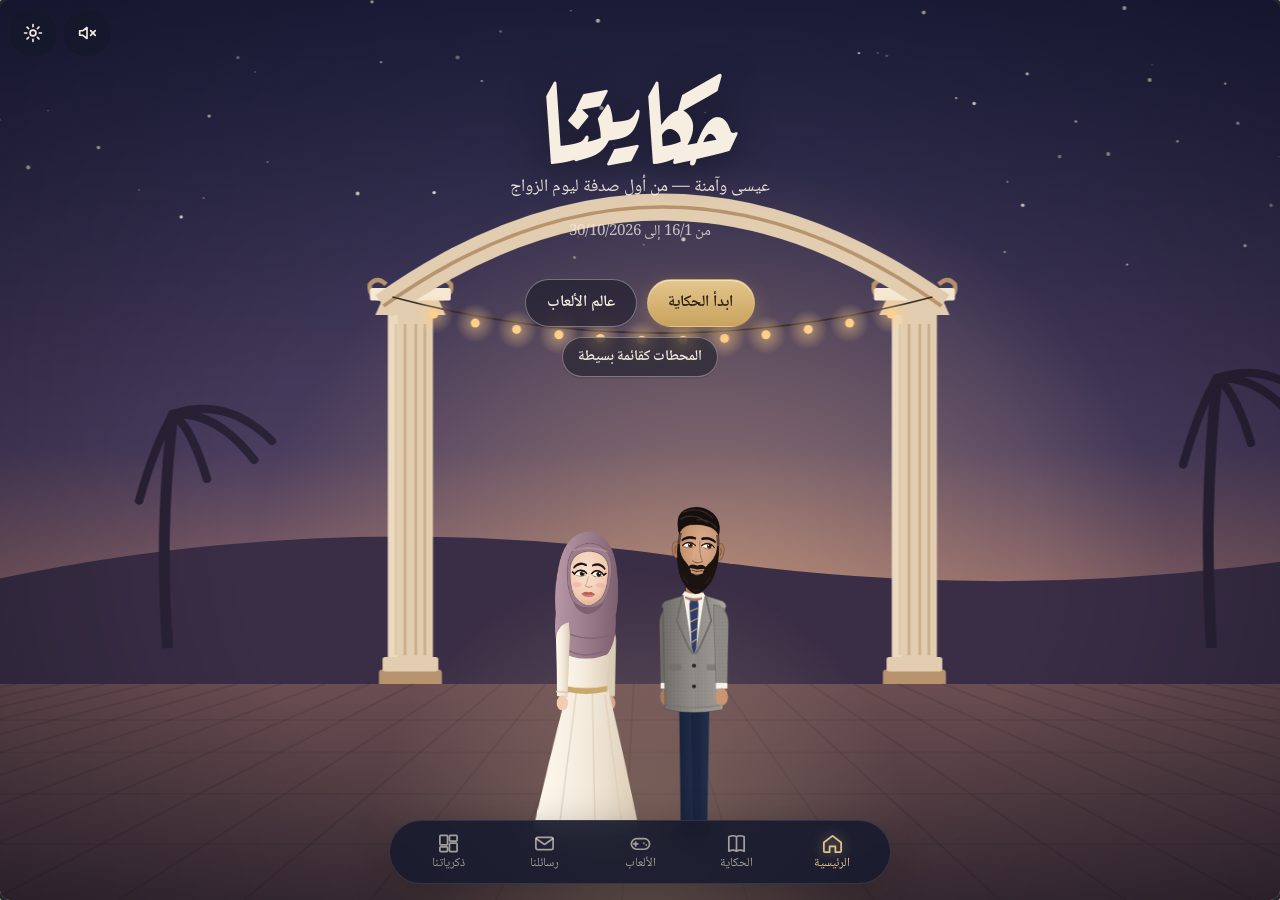
==== index.html @ fc3becdb "Add files via upload" ====
<!doctype html>
<html lang="ar" dir="rtl">
<head>
<meta charset="utf-8">
<meta name="viewport" content="width=device-width, initial-scale=1, viewport-fit=cover">
<meta name="robots" content="noindex, nofollow, noarchive, noimageindex">
<meta name="referrer" content="no-referrer">
<meta name="theme-color" content="#1F2638">
<title>حكايتنا — عيسى وآمنة</title>
<link rel="preconnect" href="https://fonts.googleapis.com">
<link rel="preconnect" href="https://fonts.gstatic.com" crossorigin>
<link href="https://fonts.googleapis.com/css2?family=Aref+Ruqaa:wght@400;700&family=Noto+Naskh+Arabic:wght@400;500;600;700&display=swap" rel="stylesheet">
<style>
:root{
  --ink:#1F2638; --ink-2:#2B3350; --ivory:#F6EEE1; --paper:#FFFBF4; --brown:#6B4A35; --brown-2:#8A6A50;
  --gold:#C9A25E; --gold-2:#E3C68C; --slate:#6C7A93; --ember:#E0703A; --text:#2C2420; --muted:#7A6B60;
  --line:rgba(44,36,32,.14);
  --display:"Aref Ruqaa","Noto Naskh Arabic",serif;
  --body:"Noto Naskh Arabic","Geeza Pro","Segoe UI",Tahoma,serif;
  --ease:cubic-bezier(.22,.7,.25,1);
  --dock:64px;
  --safe-b:env(safe-area-inset-bottom,0px); --safe-t:env(safe-area-inset-top,0px);
  color-scheme:light;
}
*{box-sizing:border-box}
html,body{height:100%;margin:0}
body{background:var(--ink);color:var(--text);font-family:var(--body);font-size:17px;line-height:1.8;-webkit-font-smoothing:antialiased;overflow:hidden;-webkit-tap-highlight-color:transparent}
button,input,select,textarea{font:inherit;color:inherit}
button{cursor:pointer}
img{max-width:100%;display:block}
[hidden]{display:none!important}
:focus-visible{outline:3px solid var(--gold);outline-offset:3px;border-radius:10px}
.num{font-variant-numeric:tabular-nums;unicode-bidi:isolate;direction:ltr;display:inline-block}
.reduce *,.reduce *::before,.reduce *::after{animation-duration:1ms!important;animation-iteration-count:1!important;transition-duration:1ms!important}

/* ---------- buttons ---------- */
.btn{display:inline-flex;align-items:center;justify-content:center;gap:.5em;min-height:48px;padding:.45em 1.3em;border-radius:999px;border:1.5px solid rgba(255,255,255,.0);background:var(--paper);color:var(--ink);font-weight:600;font-size:1rem;text-decoration:none;transition:transform .2s var(--ease),background .2s,box-shadow .2s;box-shadow:0 2px 0 rgba(0,0,0,.08)}
.btn:active{transform:scale(.97)}
.btn.gold{background:linear-gradient(180deg,#E3C68C,#C9A25E);color:#2A1E12;box-shadow:0 6px 18px rgba(201,162,94,.35),inset 0 1px 0 rgba(255,255,255,.5)}
.btn.ghost{background:rgba(20,22,36,.55);color:var(--ivory);border-color:rgba(255,251,244,.35);backdrop-filter:blur(8px);-webkit-backdrop-filter:blur(8px)}
.btn.line{background:transparent;border-color:var(--line);color:var(--text)}
.btn.danger{background:#FBE9E4;color:#8E2F22}
.btn.sm{min-height:40px;padding:.3em 1em;font-size:.92rem}
.btn[disabled]{opacity:.5;pointer-events:none}
.icon-btn{width:46px;height:46px;border-radius:50%;display:grid;place-items:center;border:0;background:rgba(20,24,40,.55);color:var(--ivory);backdrop-filter:blur(10px);-webkit-backdrop-filter:blur(10px)}
.icon-btn svg{width:22px;height:22px}
.icon-btn.light{background:rgba(255,251,244,.9);color:var(--ink)}
.icon-btn[aria-pressed="true"]{background:var(--gold);color:#2A1E12}

/* ---------- views ---------- */
.view{position:fixed;inset:0;overflow:hidden}
.page{overflow-y:auto;-webkit-overflow-scrolling:touch;padding:calc(var(--safe-t) + 20px) 18px calc(var(--dock) + var(--safe-b) + 32px)}
.page-inner{max-width:1180px;margin:0 auto}
.page-title{font-family:var(--display);font-weight:700;font-size:clamp(2.1rem,7vw,3.4rem);line-height:1.25;margin:.1em 0 .1em}
.page-sub{margin:0 0 1em;color:var(--muted);max-width:60ch}

/* ---------- dock ---------- */
.dock{position:fixed;z-index:40;inset:auto 0 0 0;height:calc(var(--dock) + var(--safe-b));padding-bottom:var(--safe-b);display:flex;justify-content:center;background:rgba(24,28,46,.92);backdrop-filter:blur(14px);-webkit-backdrop-filter:blur(14px);border-top:1px solid rgba(255,255,255,.08)}
.dock a{flex:1;max-width:120px;display:flex;flex-direction:column;align-items:center;justify-content:center;gap:2px;color:rgba(246,238,225,.62);text-decoration:none;font-size:.78rem;line-height:1.2}
.dock a svg{width:23px;height:23px}
.dock a[aria-current="page"]{color:var(--gold-2)}
.dock a[aria-current="page"] svg{filter:drop-shadow(0 0 6px rgba(227,198,140,.6))}
@media (min-width:900px){
  .dock{left:50%;right:auto;bottom:16px;transform:translateX(-50%);border-radius:999px;height:var(--dock);padding:0 10px;border:1px solid rgba(255,255,255,.1);box-shadow:0 12px 40px rgba(0,0,0,.3)}
  .dock a{width:96px}
}
body.story-on .dock{display:none}

/* ---------- loader ---------- */
#loader{position:fixed;inset:0;z-index:100;display:grid;place-items:center;background:radial-gradient(circle at 50% 40%,#2C3350,#161A2B);color:var(--ivory);text-align:center;transition:opacity .6s}
#loader .ttl{font-family:var(--display);font-size:3rem;line-height:1.2}
#loader .bar{width:220px;height:4px;border-radius:4px;background:rgba(255,255,255,.12);margin:18px auto 10px;overflow:hidden}
#loader .bar i{display:block;height:100%;width:0;background:linear-gradient(90deg,var(--gold),var(--gold-2));transition:width .3s}
#loader .msg{font-size:.92rem;opacity:.75;min-height:1.6em}
#loader .err{max-width:320px;margin:14px auto 0}

/* ---------- stage ---------- */
.stage{position:absolute;inset:0;overflow:hidden;background:#222;touch-action:manipulation;user-select:none;-webkit-user-select:none}
.stage .layer{position:absolute;top:0;left:0;height:100%;will-change:transform}
.stage .layer svg{height:100%;width:auto;display:block;overflow:visible}
.stage .tint{position:absolute;inset:0;pointer-events:none;background:radial-gradient(ellipse at 50% 60%,transparent 45%,rgba(10,8,20,.42) 100%)}
.twinkle{animation:tw 3.4s ease-in-out infinite}
@keyframes tw{50%{opacity:.25}}
.float{animation:fl 3.6s ease-in-out infinite}
@keyframes fl{50%{transform:translateY(-10px)}}
.sway{animation:sw 4.2s ease-in-out infinite}
@keyframes sw{50%{transform:rotate(2.5deg)}}
.door-leaf{transition:transform 1.4s var(--ease)}
.door-open .door-leaf{transform:scaleX(.08) skewY(8deg)}
.fw{animation:fw 2.4s ease-out forwards}
@keyframes fw{0%{opacity:1;transform:scale(.1)}70%{opacity:1}100%{opacity:0;transform:scale(1)}}
.lite .float,.lite .twinkle,.lite .sway{animation:none}

/* hotspots */
.spot{position:absolute;z-index:5;transform:translate(-50%,-50%);border:0;background:none;padding:0;display:flex;flex-direction:column;align-items:center;gap:6px;color:var(--ivory)}
.spot .ring{width:54px;height:54px;border-radius:50%;display:grid;place-items:center;background:rgba(255,248,232,.92);color:var(--brown);box-shadow:0 0 0 0 rgba(255,214,150,.7);animation:pulse 2.2s infinite}
.spot .ring svg{width:26px;height:26px}
.spot.done .ring{background:var(--gold);color:#2A1E12;animation:none}
.spot .lbl{font-size:.82rem;font-weight:600;line-height:1.3;padding:3px 10px;border-radius:999px;background:rgba(20,22,36,.7);white-space:nowrap;opacity:0;transform:translateY(-4px);transition:.25s}
.spot:hover .lbl,.spot.near .lbl,.spot:focus-visible .lbl{opacity:1;transform:none}
@keyframes pulse{0%{box-shadow:0 0 0 0 rgba(255,214,150,.65)}70%{box-shadow:0 0 0 18px rgba(255,214,150,0)}100%{box-shadow:0 0 0 0 rgba(255,214,150,0)}}

/* story HUD */
.hud-top{position:absolute;z-index:20;top:calc(var(--safe-t) + 10px);inset-inline:10px;display:flex;align-items:flex-start;gap:8px;pointer-events:none}
.hud-top>*{pointer-events:auto}
.chip{flex:1;min-width:0;max-width:440px;margin-inline-end:auto;background:rgba(20,22,36,.6);backdrop-filter:blur(10px);-webkit-backdrop-filter:blur(10px);color:var(--ivory);border-radius:18px;padding:6px 14px;line-height:1.35}
.chip .d{font-size:.78rem;opacity:.75}
.chip .t{font-family:var(--display);font-size:1.25rem;white-space:nowrap;overflow:hidden;text-overflow:ellipsis}
.dots{display:flex;gap:4px;margin-top:4px}
.dots i{width:7px;height:7px;border-radius:50%;background:rgba(255,255,255,.25)}
.dots i.on{background:var(--gold-2)}
.dots i.cur{outline:2px solid var(--ivory);outline-offset:1px}
.hud-bot{position:absolute;z-index:20;bottom:calc(var(--safe-b) + 14px);inset-inline:12px;display:flex;align-items:center;justify-content:space-between;gap:8px;pointer-events:none}
.hud-bot>*{pointer-events:auto}
.hint{position:absolute;z-index:19;left:50%;bottom:calc(var(--safe-b) + 78px);transform:translateX(-50%);background:rgba(20,22,36,.66);color:var(--ivory);padding:6px 14px;border-radius:999px;font-size:.85rem;white-space:nowrap;transition:opacity .6s}
.title-card{position:absolute;z-index:25;inset:0;display:grid;place-items:center;text-align:center;pointer-events:none;color:var(--ivory);background:radial-gradient(ellipse at center,rgba(14,12,24,.55),rgba(14,12,24,0) 70%);transition:opacity .9s}
.title-card .d{font-size:1rem;letter-spacing:.02em;opacity:.85}
.title-card .t{font-family:var(--display);font-size:clamp(2.4rem,10vw,4.6rem);line-height:1.2;text-shadow:0 4px 30px rgba(0,0,0,.5)}
.title-card .p{font-size:1.05rem;opacity:.85}
.fade{position:absolute;inset:0;z-index:30;background:#120F1C;opacity:0;pointer-events:none;transition:opacity .55s}
.fade.on{opacity:1}
.joy{position:absolute;z-index:21;left:16px;bottom:calc(var(--safe-b) + 84px);width:132px;height:56px;border-radius:999px;background:rgba(20,22,36,.45);border:1px solid rgba(255,255,255,.25);touch-action:none}
.joy i{position:absolute;top:6px;left:38px;width:44px;height:44px;border-radius:50%;background:rgba(255,251,244,.85)}

/* sheet (memory card) */
.sheet-wrap{position:fixed;inset:0;z-index:60;display:flex;align-items:flex-end;justify-content:center;background:rgba(12,10,20,.35);opacity:0;transition:opacity .3s}
.sheet-wrap.on{opacity:1}
.sheet{width:100%;max-width:680px;max-height:84vh;max-height:84dvh;overflow-y:auto;background:var(--paper);border-radius:24px 24px 0 0;padding:10px 20px calc(var(--safe-b) + 22px);transform:translateY(40px);transition:transform .35s var(--ease);box-shadow:0 -20px 60px rgba(0,0,0,.35)}
.sheet-wrap.on .sheet{transform:none}
.sheet .grab{width:44px;height:5px;border-radius:5px;background:var(--line);margin:4px auto 10px}
.sheet .x{position:sticky;top:0;float:left;margin-top:-4px}
.sheet h2{font-family:var(--display);font-size:2rem;line-height:1.3;margin:0 0 4px}
.sheet .when{color:var(--brown-2);font-size:.92rem}
.sheet p{margin:.5em 0}
@media (min-width:900px){.sheet-wrap{align-items:center}.sheet{border-radius:24px;max-height:86vh}}
.photos{display:grid;grid-template-columns:repeat(auto-fill,minmax(130px,1fr));gap:10px;margin:14px 0}
.photos button{padding:0;border:0;border-radius:12px;overflow:hidden;background:#eee;aspect-ratio:3/4;box-shadow:0 6px 16px rgba(60,40,20,.18)}
.photos img{width:100%;height:100%;object-fit:cover}
.letterbox{background:#FBF4E6;border-radius:16px;padding:16px 18px;border:1px solid #EADBC2;margin:12px 0;font-size:1.08rem;line-height:2.05;white-space:pre-line}
.letterbox .who{display:block;font-family:var(--display);font-size:1.15rem;color:var(--brown);margin-bottom:4px}
.countdown{display:flex;align-items:baseline;gap:10px;background:var(--ink);color:var(--ivory);padding:12px 18px;border-radius:16px;margin:10px 0}
.countdown b{font-family:var(--display);font-size:2.6rem;color:var(--gold-2);line-height:1}
.note{font-size:.88rem;color:var(--muted)}

/* ---------- home ---------- */
.home-ui{position:absolute;inset:0;z-index:10;display:flex;flex-direction:column;align-items:center;justify-content:flex-start;padding:calc(var(--safe-t) + 5vh) 20px 0;text-align:center;color:var(--ivory);pointer-events:none}
.home-ui>*{pointer-events:auto}
.home-ui h1{font-family:var(--display);font-weight:700;font-size:clamp(3.6rem,17vw,7.5rem);line-height:1;margin:0;text-shadow:0 6px 40px rgba(0,0,0,.45)}
.home-ui .names{font-size:1.1rem;opacity:.92;margin:.4em 0 0}
.home-ui .when{font-size:.95rem;opacity:.75}
.home-cta{display:flex;flex-direction:column;align-items:center;gap:10px;margin-top:18px}
.home-cta .row{display:flex;gap:10px;flex-wrap:wrap;justify-content:center}
.home-top{position:absolute;z-index:12;top:calc(var(--safe-t) + 10px);left:10px;display:flex;gap:8px}

/* ---------- messages ---------- */
#v-messages{background:#EFE3D0;background-image:radial-gradient(circle at 20% 0%,#F8EEDD 0,transparent 50%),radial-gradient(circle at 90% 100%,#E6D3B8 0,transparent 50%)}
.env-grid{display:grid;grid-template-columns:repeat(auto-fill,minmax(280px,1fr));gap:16px}
.env{position:relative;text-align:start;border:0;background:#FBF6EC;border-radius:6px;padding:22px 20px 18px;min-height:170px;box-shadow:0 10px 26px rgba(80,55,30,.16),0 1px 0 #fff inset;overflow:hidden}
.env::before{content:"";position:absolute;inset:0 0 auto 0;height:70px;background:linear-gradient(160deg,transparent 49%,#EFE2CB 50%) left/50.5% 100% no-repeat,linear-gradient(200deg,transparent 49%,#EFE2CB 50%) right/50.5% 100% no-repeat;opacity:.9}
.env .seal{position:absolute;top:44px;left:50%;transform:translateX(-50%);width:40px;height:40px;border-radius:50%;background:radial-gradient(circle at 35% 35%,#C4544B,#8E2F2A);color:#F8DCC8;display:grid;place-items:center;font-family:var(--display);font-size:1rem;box-shadow:0 3px 8px rgba(0,0,0,.25)}
.env .meta{position:relative;margin-top:62px}
.env .ft{font-family:var(--display);font-size:1.35rem;color:var(--ink);line-height:1.3}
.env .dt{font-size:.88rem;color:var(--brown-2)}
.env .pv{font-size:.92rem;color:var(--muted);display:-webkit-box;-webkit-line-clamp:2;-webkit-box-orient:vertical;overflow:hidden;margin-top:4px}
.env.story{background:#24304C;color:var(--ivory)}
.env.story::before{background:linear-gradient(160deg,transparent 49%,#2E3B5C 50%) left/50.5% 100% no-repeat,linear-gradient(200deg,transparent 49%,#2E3B5C 50%) right/50.5% 100% no-repeat}
.env.story .ft{color:var(--gold-2)} .env.story .dt,.env.story .pv{color:rgba(246,238,225,.75)}
.reader{position:fixed;inset:0;z-index:70;background:rgba(30,22,16,.55);display:flex;align-items:flex-end;justify-content:center;opacity:0;transition:opacity .35s}
.reader.on{opacity:1}
.paper{position:relative;width:100%;max-width:720px;height:92vh;height:92dvh;overflow-y:auto;background:#FFFBF2;background-image:repeating-linear-gradient(transparent 0 41px,rgba(160,120,80,.12) 41px 42px);border-radius:22px 22px 0 0;padding:18px 24px calc(var(--safe-b) + 30px);transform:translateY(100%);transition:transform .6s var(--ease);box-shadow:0 -20px 60px rgba(0,0,0,.4)}
.reader.on .paper{transform:none}
@media (min-width:900px){.reader{align-items:center}.paper{border-radius:18px;height:88vh}}
.paper .hd{display:flex;align-items:center;justify-content:space-between;gap:10px;position:sticky;top:-18px;background:#FFFBF2;padding:8px 0;z-index:2}
.paper .to{font-family:var(--display);font-size:1.6rem;color:var(--brown);line-height:1.4;margin:6px 0 2px}
.paper .txt{font-size:clamp(1.12rem,4.4vw,1.32rem);line-height:42px;white-space:pre-line;color:#2B211B}
.paper.plain{background-image:none}
.paper.plain .txt{line-height:2.1;font-size:1.15rem}
.paper .tools{display:flex;gap:8px;flex-wrap:wrap;margin:18px 0 0}
.paper .edit-note{background:#FFF1D6;border-radius:12px;padding:8px 14px;font-size:.9rem;color:#6B4A35;margin-top:14px;line-height:1.7}

/* ---------- wall ---------- */
#v-wall{background:#28312E;background-image:repeating-linear-gradient(90deg,rgba(255,255,255,.025) 0 2px,transparent 2px 46px),radial-gradient(ellipse at 50% -10%,rgba(255,214,150,.18),transparent 60%);color:var(--ivory)}
#v-wall .page-sub{color:rgba(246,238,225,.72)}
.wall-tools{display:flex;flex-wrap:wrap;gap:10px;align-items:center;margin:6px 0 10px}
.search{flex:1;min-width:200px;height:46px;border-radius:999px;border:1px solid rgba(255,255,255,.2);background:rgba(255,255,255,.08);color:var(--ivory);padding:0 18px}
.search::placeholder{color:rgba(246,238,225,.5)}
.chips{display:flex;gap:8px;overflow-x:auto;padding:4px 0 10px;scrollbar-width:none}
.chips button{flex:none;min-height:38px;padding:0 14px;border-radius:999px;border:1px solid rgba(255,255,255,.2);background:transparent;color:rgba(246,238,225,.85);font-size:.9rem}
.chips button[aria-pressed="true"]{background:var(--gold-2);color:#2A1E12;border-color:transparent}
.store-note{font-size:.84rem;background:rgba(255,255,255,.07);border:1px dashed rgba(255,255,255,.22);border-radius:14px;padding:8px 14px;margin:6px 0 16px;color:rgba(246,238,225,.8);line-height:1.7}
.count{font-size:.92rem;color:var(--gold-2)}
.wall{columns:2;column-gap:16px}
@media (min-width:700px){.wall{columns:3;column-gap:26px}}
@media (min-width:1100px){.wall{columns:4;column-gap:34px}}
.frame{break-inside:avoid;display:block;width:100%;margin:0 0 22px;padding:0;border:0;background:none;color:inherit;text-align:center;position:relative}
.frame .fr{position:relative;padding:10px;background:linear-gradient(135deg,#E3C68C,#9C7638 45%,#E9D3A0 60%,#8C6630);box-shadow:0 14px 26px rgba(0,0,0,.45),inset 0 0 0 2px rgba(0,0,0,.2)}
.frame .fr{filter:drop-shadow(0 -10px 22px rgba(255,214,150,.14))}
.frame .fr,.frame .mat{display:block}
.frame .mat{background:#F6EEE1;padding:8px}
.frame img{width:100%;height:auto;aspect-ratio:var(--ar,3/4);object-fit:cover;background:#3A3A3A}
.frame.s1 .fr{background:linear-gradient(135deg,#5B3A24,#3A2416 50%,#6B4A35)}
.frame.s2 .fr{background:#F4EDE2;padding:14px}
.frame.s2 .mat{padding:0}
.frame.s3 .fr{background:#141414;padding:6px}
.frame.s3 .mat{padding:12px;background:#fff}
.frame.s4 .fr{border-radius:50% / 42%;padding:12px;background:linear-gradient(135deg,#E3C68C,#9C7638 50%,#E9D3A0)}
.frame.s4 .mat,.frame.s4 img{border-radius:50% / 42%}
.frame .cap{display:block;margin-top:10px;font-size:.88rem;line-height:1.45;color:rgba(246,238,225,.9)}
.frame .cap small{display:block;color:rgba(227,198,140,.85);font-size:.78rem}
.empty{border:1px dashed rgba(255,255,255,.3);border-radius:20px;padding:30px;text-align:center;color:rgba(246,238,225,.85)}

/* lightbox */
.lb{position:fixed;inset:0;z-index:80;background:rgba(10,9,14,.94);display:flex;flex-direction:column;color:var(--ivory)}
.lb .top{display:flex;justify-content:space-between;align-items:center;padding:calc(var(--safe-t) + 8px) 10px 6px;gap:8px}
.lb .img{flex:1;min-height:0;display:grid;place-items:center;padding:0 8px;position:relative}
.lb .img img{max-width:100%;max-height:100%;object-fit:contain;border-radius:6px}
.lb .nav{position:absolute;top:50%;transform:translateY(-50%)}
.lb .nav.prev{right:8px}.lb .nav.next{left:8px}
.lb .info{padding:10px 18px calc(var(--safe-b) + 14px);max-width:760px;margin:0 auto;width:100%;line-height:1.7}
.lb .info h3{font-family:var(--display);font-size:1.5rem;margin:0;line-height:1.3}
.lb .info .m{font-size:.86rem;opacity:.75}

/* forms / dialogs */
.dlg-wrap{position:fixed;inset:0;z-index:90;background:rgba(12,10,20,.55);display:grid;place-items:center;padding:16px}
.dlg{width:100%;max-width:520px;max-height:90vh;overflow:auto;background:var(--paper);color:var(--text);border-radius:22px;padding:20px 20px 18px;box-shadow:0 30px 80px rgba(0,0,0,.4)}
.dlg h2{font-family:var(--display);font-size:1.8rem;margin:0 0 8px;line-height:1.3}
.field{display:block;margin:0 0 12px}
.field span{display:block;font-size:.9rem;color:var(--muted);margin-bottom:4px}
.field input,.field textarea,.field select{width:100%;min-height:46px;border-radius:12px;border:1px solid var(--line);background:#fff;padding:8px 12px}
.field textarea{min-height:90px;resize:vertical}
.dlg .row{display:flex;gap:10px;flex-wrap:wrap;justify-content:flex-start;margin-top:8px}
.pick{display:flex;align-items:center;gap:12px;padding:10px;border:1.5px dashed var(--line);border-radius:14px;margin-bottom:12px}
.pick img{width:64px;height:64px;object-fit:cover;border-radius:10px}
.seg{display:flex;flex-wrap:wrap;gap:6px}
.seg button{min-height:40px;padding:0 14px;border-radius:999px;border:1px solid var(--line);background:#fff}
.seg button[aria-pressed="true"]{background:var(--ink);color:var(--ivory)}
.set-row{display:flex;justify-content:space-between;align-items:center;gap:12px;padding:10px 0;border-bottom:1px solid var(--line)}
.set-row:last-child{border:0}
.set-row b{display:block;font-weight:600}
.set-row small{color:var(--muted);font-size:.84rem;line-height:1.5;display:block}
.switch{width:54px;height:32px;border-radius:999px;border:0;background:#D9D0C3;position:relative;flex:none}
.switch::after{content:"";position:absolute;top:4px;right:4px;width:24px;height:24px;border-radius:50%;background:#fff;transition:.2s}
.switch[aria-pressed="true"]{background:var(--gold)}
.switch[aria-pressed="true"]::after{right:26px}
.toast{position:fixed;z-index:120;left:50%;top:calc(var(--safe-t) + 14px);transform:translateX(-50%);background:var(--ink);color:var(--ivory);padding:10px 18px;border-radius:14px;font-size:.95rem;box-shadow:0 10px 30px rgba(0,0,0,.3);max-width:90vw;text-align:center;line-height:1.6}

/* ---------- games ---------- */
#v-games{background:linear-gradient(180deg,#1E2238,#2C2440 60%,#3A2A3A);color:var(--ivory)}
#v-games .page-sub{color:rgba(246,238,225,.72)}
.stars{display:flex;gap:6px;align-items:center;margin:4px 0 16px;color:var(--gold-2);font-size:.95rem}
.wings{display:grid;grid-template-columns:repeat(auto-fill,minmax(250px,1fr));gap:16px}
.wing{position:relative;display:block;text-align:start;border:0;border-radius:26px 26px 18px 18px;overflow:hidden;min-height:220px;color:var(--ivory);padding:0;background:#333;box-shadow:0 16px 36px rgba(0,0,0,.35)}
.wing svg.art{position:absolute;inset:0;width:100%;height:100%}
.wing .w-txt{position:absolute;inset:auto 0 0 0;padding:16px 18px 14px;background:linear-gradient(transparent,rgba(10,10,20,.82))}
.wing .w-t{font-family:var(--display);font-size:1.7rem;line-height:1.2}
.wing .w-s{font-size:.88rem;opacity:.85}
.wing .badge{position:absolute;top:12px;left:12px;background:rgba(255,251,244,.92);color:#2A1E12;border-radius:999px;padding:2px 12px;font-size:.8rem;font-weight:600}
.wing .badge.won{background:var(--gold-2)}
#v-game{background:#F3EADC;color:var(--text)}
.g-head{display:flex;align-items:center;gap:10px;margin-bottom:10px}
.g-head h1{font-family:var(--display);font-size:clamp(1.8rem,6vw,2.6rem);margin:0;line-height:1.2;flex:1;min-width:0}
.g-stats{display:flex;gap:16px;flex-wrap:wrap;font-size:.95rem;color:var(--brown);margin:0 0 10px}
.g-intro{background:var(--paper);border-radius:22px;padding:18px 20px;box-shadow:0 10px 30px rgba(80,55,30,.12);max-width:620px}
.g-intro h2{font-family:var(--display);font-size:1.6rem;margin:0 0 4px}
.g-intro ul{margin:.4em 0 .8em;padding-inline-start:1.2em}
.g-board{margin:0 auto;max-width:640px}
.g-win{position:fixed;inset:0;z-index:85;display:grid;place-items:center;background:rgba(20,16,30,.55);padding:16px}
.g-win .card{background:var(--paper);border-radius:26px;padding:24px;text-align:center;max-width:420px;width:100%;box-shadow:0 30px 80px rgba(0,0,0,.4)}
.g-win h2{font-family:var(--display);font-size:2.2rem;margin:0;line-height:1.3}
.g-win .row{display:flex;gap:10px;justify-content:center;flex-wrap:wrap;margin-top:14px}
.confetti{position:fixed;inset:0;pointer-events:none;z-index:86}
.mem-grid{display:grid;gap:10px}
.mcard{position:relative;aspect-ratio:3/4;border:0;padding:0;background:none;perspective:700px}
.mcard .in{position:absolute;inset:0;transition:transform .45s var(--ease);transform-style:preserve-3d}
.mcard.up .in,.mcard.ok .in{transform:rotateY(180deg)}
.mcard .f,.mcard .b{position:absolute;inset:0;border-radius:14px;backface-visibility:hidden;-webkit-backface-visibility:hidden;overflow:hidden;box-shadow:0 6px 16px rgba(60,40,20,.2)}
.mcard .b{background:linear-gradient(135deg,#2B3350,#1F2638);display:grid;place-items:center;color:var(--gold-2);font-family:var(--display);font-size:2rem;border:3px solid #C9A25E}
.mcard .f{transform:rotateY(180deg);background:#fff;border:3px solid #fff}
.mcard .f img{width:100%;height:100%;object-fit:cover}
.mcard.ok .f{border-color:var(--gold)}
.pz{display:grid;gap:3px;background:#2B211B;padding:3px;border-radius:12px;touch-action:none;width:min(100%,520px);margin:0 auto}
.pz button{border:0;padding:0;aspect-ratio:1;background-repeat:no-repeat;border-radius:4px;outline:0;transition:transform .15s}
.pz button.sel{transform:scale(.92);box-shadow:0 0 0 4px var(--gold-2)}
.pz button.ok{box-shadow:inset 0 0 0 3px rgba(201,162,94,.9)}
.pick-row{display:flex;gap:10px;overflow-x:auto;padding:6px 0 10px}
.pick-row button{flex:none;width:76px;height:96px;border-radius:12px;border:3px solid transparent;padding:0;overflow:hidden}
.pick-row button[aria-pressed="true"]{border-color:var(--gold)}
.pick-row img{width:100%;height:100%;object-fit:cover}
.cam{position:relative;width:100%;max-width:760px;margin:0 auto;aspect-ratio:4/3;overflow:hidden;border-radius:18px;background:#000;touch-action:none}
.cam .pan{position:absolute;top:0;left:0;height:100%}
.cam .pan svg{height:100%;width:auto;display:block}
.cam .vf{position:absolute;left:50%;top:50%;width:38%;height:42%;transform:translate(-50%,-50%);border:2px solid rgba(255,255,255,.9);box-shadow:0 0 0 999px rgba(0,0,0,.35);border-radius:6px;pointer-events:none}
.cam .vf::before,.cam .vf::after{content:"";position:absolute;left:50%;top:50%;background:#fff}
.cam .vf::before{width:18px;height:2px;transform:translate(-50%,-50%)}
.cam .vf::after{width:2px;height:18px;transform:translate(-50%,-50%)}
.cam .flash{position:absolute;inset:0;background:#fff;opacity:0;pointer-events:none;transition:opacity .4s}
.cam-ui{display:flex;align-items:center;justify-content:center;gap:16px;margin:12px 0}
.shutter{width:72px;height:72px;border-radius:50%;border:5px solid #fff;background:var(--ember);box-shadow:0 0 0 3px var(--ink)}
.target{display:inline-block;background:var(--ink);color:var(--ivory);border-radius:999px;padding:4px 14px;font-size:.95rem}
.shots{display:flex;gap:8px;justify-content:center;margin:8px 0}
.shots i{width:56px;height:44px;border-radius:6px;background:rgba(0,0,0,.08);border:2px dashed rgba(0,0,0,.2)}
.shots i.ok{background:#fff;border:3px solid #fff;box-shadow:0 4px 10px rgba(0,0,0,.2);transform:rotate(-4deg)}
.quiz{background:var(--paper);border-radius:22px;padding:20px;box-shadow:0 10px 30px rgba(80,55,30,.12);max-width:620px;margin:0 auto}
.quiz h2{font-family:var(--display);font-size:1.7rem;line-height:1.35;margin:4px 0 14px}
.quiz .opts{display:grid;gap:10px}
.quiz .opts button{min-height:56px;text-align:start;padding:10px 16px;border-radius:16px;border:1.5px solid var(--line);background:#fff;font-size:1.05rem}
.quiz .opts button.right{background:#E6F0DA;border-color:#7E9B5A}
.quiz .opts button.wrong{background:#F8E1DC;border-color:#C0665A}
.room{position:relative;width:100%;max-width:640px;margin:0 auto;aspect-ratio:4/3;border-radius:18px;overflow:hidden;touch-action:none}
.room svg{position:absolute;inset:0;width:100%;height:100%}
.slot{position:absolute;border:2.5px dashed rgba(107,74,53,.55);border-radius:12px;background:rgba(255,255,255,.18);display:grid;place-items:center;font-size:.8rem;color:var(--brown);padding:0}
.slot.hot{border-color:var(--gold);background:rgba(227,198,140,.35)}
.slot.filled{border:0;background:none}
.slot svg{width:100%;height:100%}
.tray{display:flex;gap:10px;overflow-x:auto;padding:12px 2px;justify-content:center;flex-wrap:wrap}
.tray button{width:84px;height:84px;border-radius:16px;border:2px solid var(--line);background:#fff;padding:6px;touch-action:none}
.tray button[aria-pressed="true"]{border-color:var(--gold);box-shadow:0 0 0 3px var(--gold-2)}
.tray button svg{width:100%;height:100%;pointer-events:none}
.shake{animation:shake .4s}
@keyframes shake{25%{transform:translateX(6px)}75%{transform:translateX(-6px)}}

/* ---------- ending ---------- */
.end-card{position:absolute;z-index:15;left:50%;top:calc(var(--safe-t) + 66px);transform:translateX(-50%);width:min(92vw,560px);background:rgba(255,251,244,.95);color:var(--text);border-radius:22px;padding:16px 20px;box-shadow:0 20px 60px rgba(0,0,0,.4);transition:opacity .6s,transform .6s;line-height:1.95}
.end-card .who{font-family:var(--display);color:var(--brown);font-size:1.3rem}
.end-card p{margin:2px 0 0;font-size:clamp(1.08rem,4.4vw,1.3rem)}
.end-card p span{opacity:0;transition:opacity .5s}
.end-card p span.on{opacity:1}
.end-btns{position:absolute;z-index:16;left:0;right:0;bottom:calc(var(--safe-b) + 20px);display:flex;gap:10px;justify-content:center;flex-wrap:wrap;padding:0 16px;transition:opacity .8s}
.end-names{position:absolute;z-index:15;left:0;right:0;top:calc(var(--safe-t) + 22px);text-align:center;color:var(--ivory);font-family:var(--display);font-size:clamp(2.4rem,10vw,4rem);text-shadow:0 6px 30px rgba(0,0,0,.6);transition:opacity 1s}
.end-names small{display:block;font-family:var(--body);font-size:1rem;opacity:.85}
.lock{max-width:520px;margin:30vh auto 0;text-align:center;color:var(--ivory);padding:0 20px}
.lock h2{font-family:var(--display);font-size:2.2rem;margin:0}

/* simple list */
.simple{background:var(--ivory)}
.st-list{display:grid;gap:14px}
.st-item{display:flex;gap:14px;align-items:center;background:var(--paper);border-radius:18px;padding:12px;border:0;text-align:start;box-shadow:0 6px 16px rgba(80,55,30,.1)}
.st-item .n{flex:none;width:52px;height:52px;border-radius:50%;background:var(--ink);color:var(--gold-2);display:grid;place-items:center;font-family:var(--display);font-size:1.3rem}
.st-item.done .n{background:var(--gold);color:#2A1E12}
.st-item b{font-family:var(--display);font-size:1.3rem;display:block;line-height:1.3}
.st-item small{color:var(--muted)}
</style>
</head>
<body>
<div id="loader" role="status" aria-live="polite"><div><div class="ttl">حكايتنا</div><div class="bar"><i id="ldBar"></i></div><div class="msg" id="ldMsg">نجهّز الحكاية…</div><div class="err" id="ldErr" hidden></div></div></div>
<main id="app"></main>
<nav class="dock" id="dock" aria-label="التنقل" hidden></nav>
<script type="application/json" id="imgdata">{"f":{"p01":"[data-uri]","p02":"[data-uri]","p03":"[data-uri]","p04":"[data-uri]","p05":"[data-uri]","p06":"[data-uri]","p07":"[data-uri]","p08":"[data-uri]","p09":"[data-uri]","p10":"[data-uri]","p12":"[data-uri]","p13":"[data-uri]","p14":"[data-uri]","p15":"[data-uri]","p17":"[data-uri]","p18":"[data-uri]","p19":"[data-uri]","p20":"[data-uri]","p21":"[data-uri]","p22":"[data-uri]","p23":"[data-uri]","p25":"[data-uri]","p26":"[data-uri]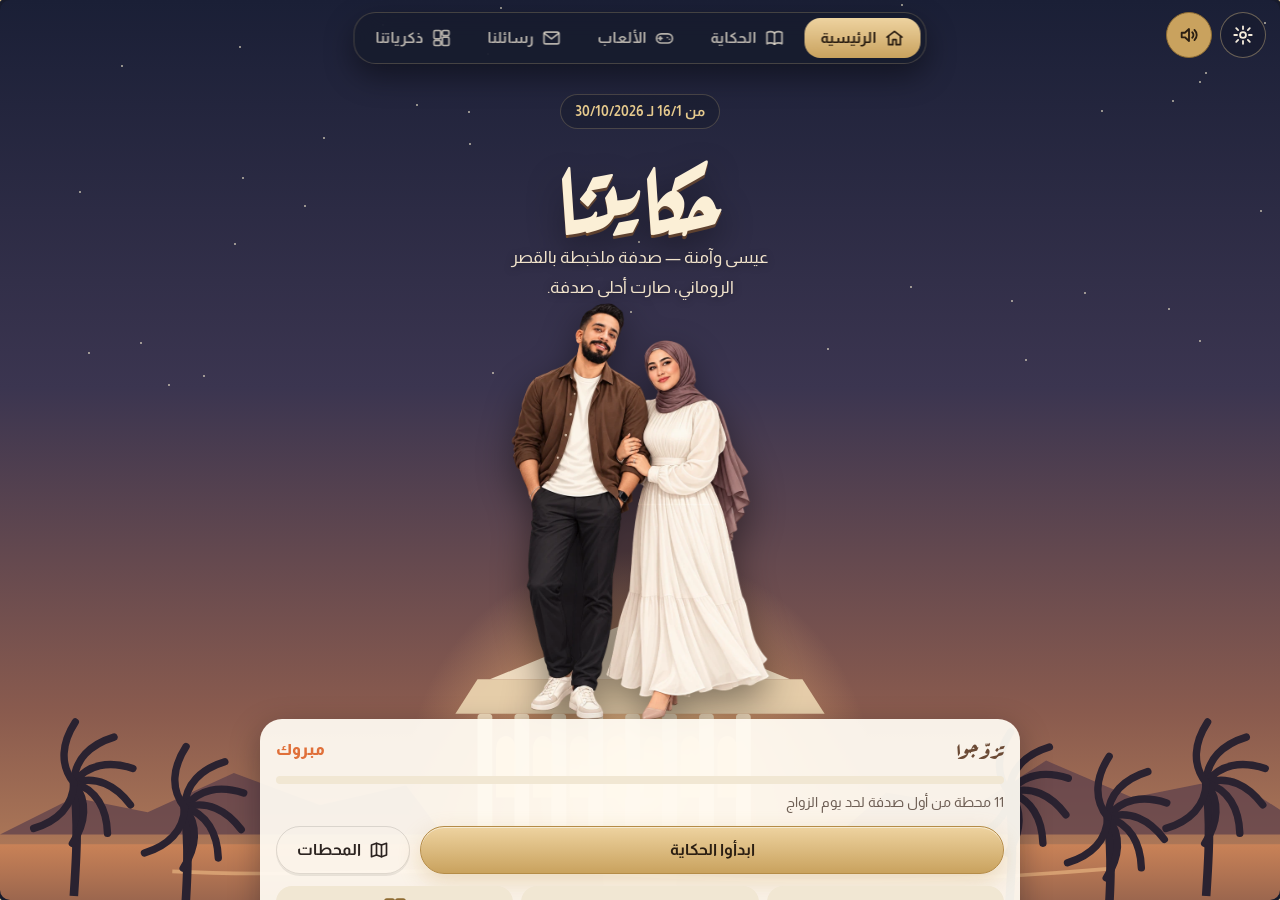
